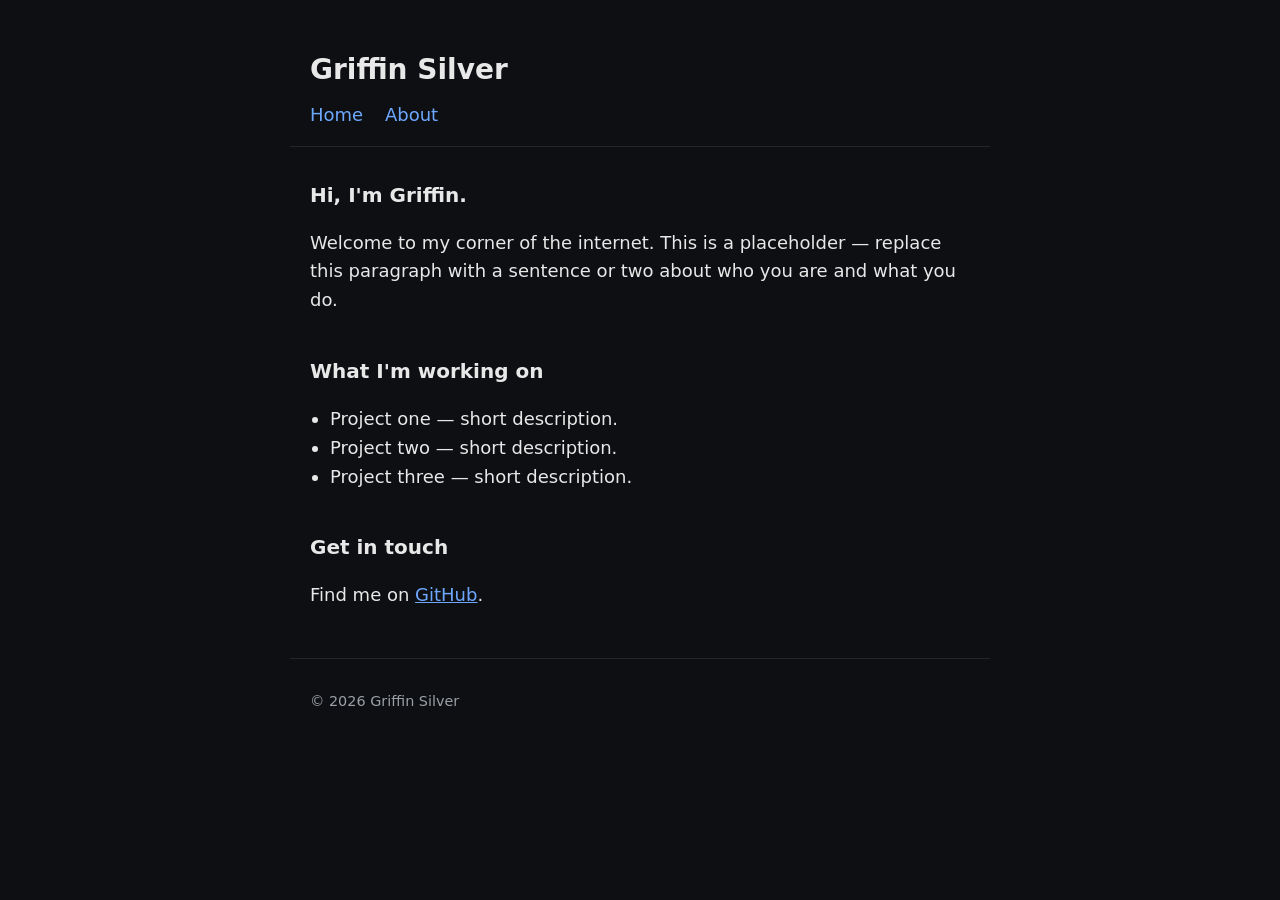
==== index.html @ 8b409184 "Remove email contact info" ====
<!DOCTYPE html>
<html lang="en">
<head>
  <meta charset="UTF-8">
  <meta name="viewport" content="width=device-width, initial-scale=1.0">
  <title>Griffin Silver</title>
  <meta name="description" content="Personal site of Griffin Silver.">
  <link rel="stylesheet" href="style.css">
</head>
<body>
  <header>
    <h1>Griffin Silver</h1>
    <nav>
      <a href="index.html">Home</a>
      <a href="about.html">About</a>
    </nav>
  </header>

  <main>
    <section>
      <h2>Hi, I'm Griffin.</h2>
      <p>
        Welcome to my corner of the internet. This is a placeholder — replace
        this paragraph with a sentence or two about who you are and what you do.
      </p>
    </section>

    <section>
      <h2>What I'm working on</h2>
      <ul>
        <li>Project one — short description.</li>
        <li>Project two — short description.</li>
        <li>Project three — short description.</li>
      </ul>
    </section>

    <section>
      <h2>Get in touch</h2>
      <p>
        Find me on <a href="https://github.com/griffinsilver-maker" rel="me">GitHub</a>.
      </p>
    </section>
  </main>

  <footer>
    <p>&copy; <span id="year">2026</span> Griffin Silver</p>
  </footer>
</body>
</html>
---- style.css ----
:root {
  color-scheme: dark;
  --bg: #0d0f12;
  --text: #e8e8e8;
  --muted: #9aa0a6;
  --link: #6ea8fe;
  --rule: #23262b;
}

* { box-sizing: border-box; }

body {
  margin: 0;
  background: var(--bg);
  color: var(--text);
  font-family: system-ui, -apple-system, "Segoe UI", Roboto, sans-serif;
  font-size: 18px;
  line-height: 1.6;
}

header, main, footer {
  max-width: 700px;
  margin: 0 auto;
  padding: 0 1.25rem;
}

header {
  padding-top: 3rem;
  padding-bottom: 1rem;
  border-bottom: 1px solid var(--rule);
  margin-bottom: 2rem;
}

header h1 {
  margin: 0 0 0.5rem;
  font-size: 1.75rem;
}

nav a {
  margin-right: 1rem;
  color: var(--link);
  text-decoration: none;
}

nav a:hover { text-decoration: underline; }

main section { margin-bottom: 2.5rem; }

h2 {
  font-size: 1.25rem;
  margin-bottom: 0.5rem;
}

a { color: var(--link); }

ul { padding-left: 1.25rem; }

footer {
  margin-top: 3rem;
  padding-top: 1rem;
  padding-bottom: 3rem;
  border-top: 1px solid var(--rule);
  color: var(--muted);
  font-size: 0.9rem;
}
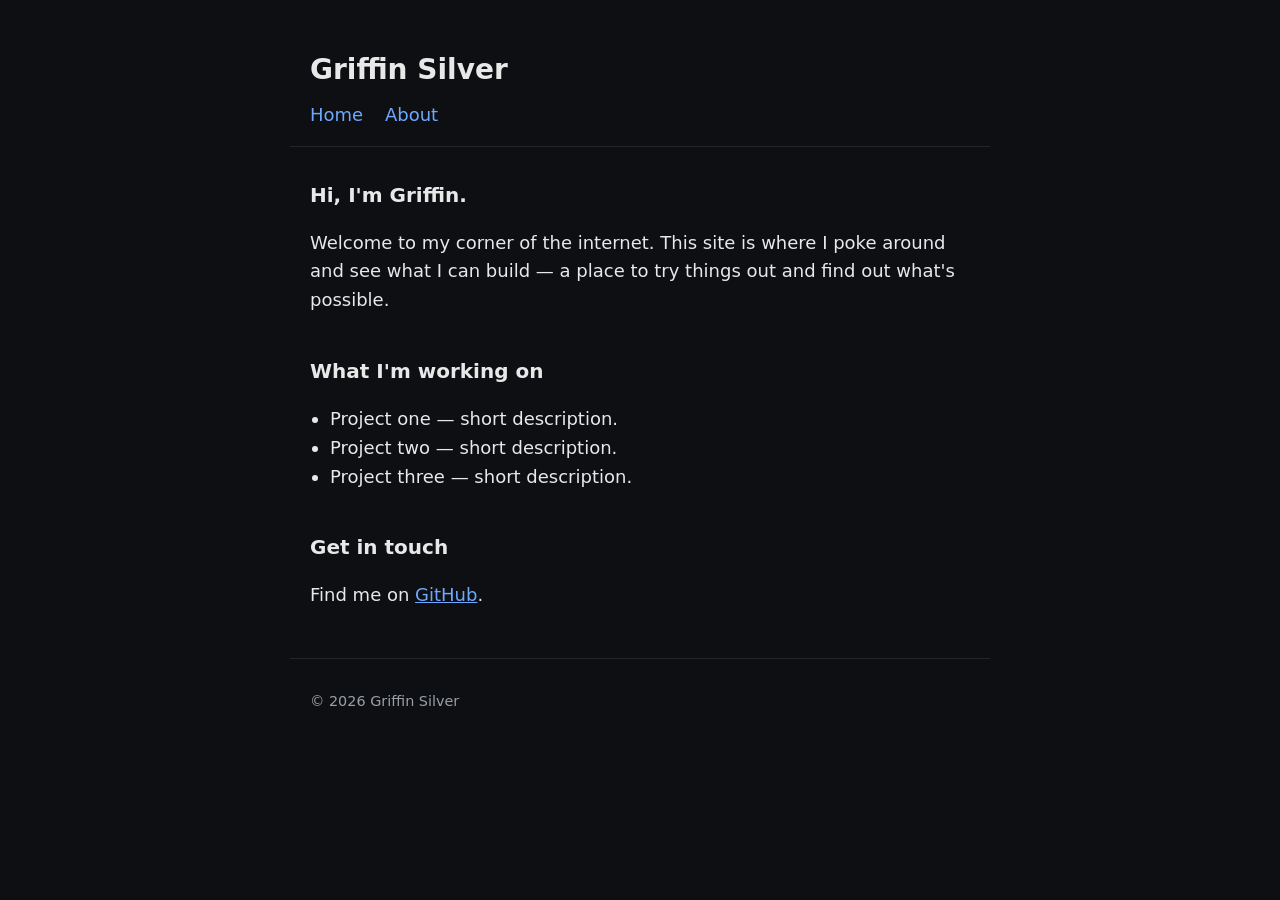
==== commit b6866c98: "Update home page intro" ====
--- a/index.html
+++ b/index.html
@@ -20,8 +20,9 @@
     <section>
       <h2>Hi, I'm Griffin.</h2>
       <p>
-        Welcome to my corner of the internet. This is a placeholder — replace
-        this paragraph with a sentence or two about who you are and what you do.
+        Welcome to my corner of the internet. This site is where I poke
+        around and see what I can build — a place to try things out and
+        find out what's possible.
       </p>
     </section>
 
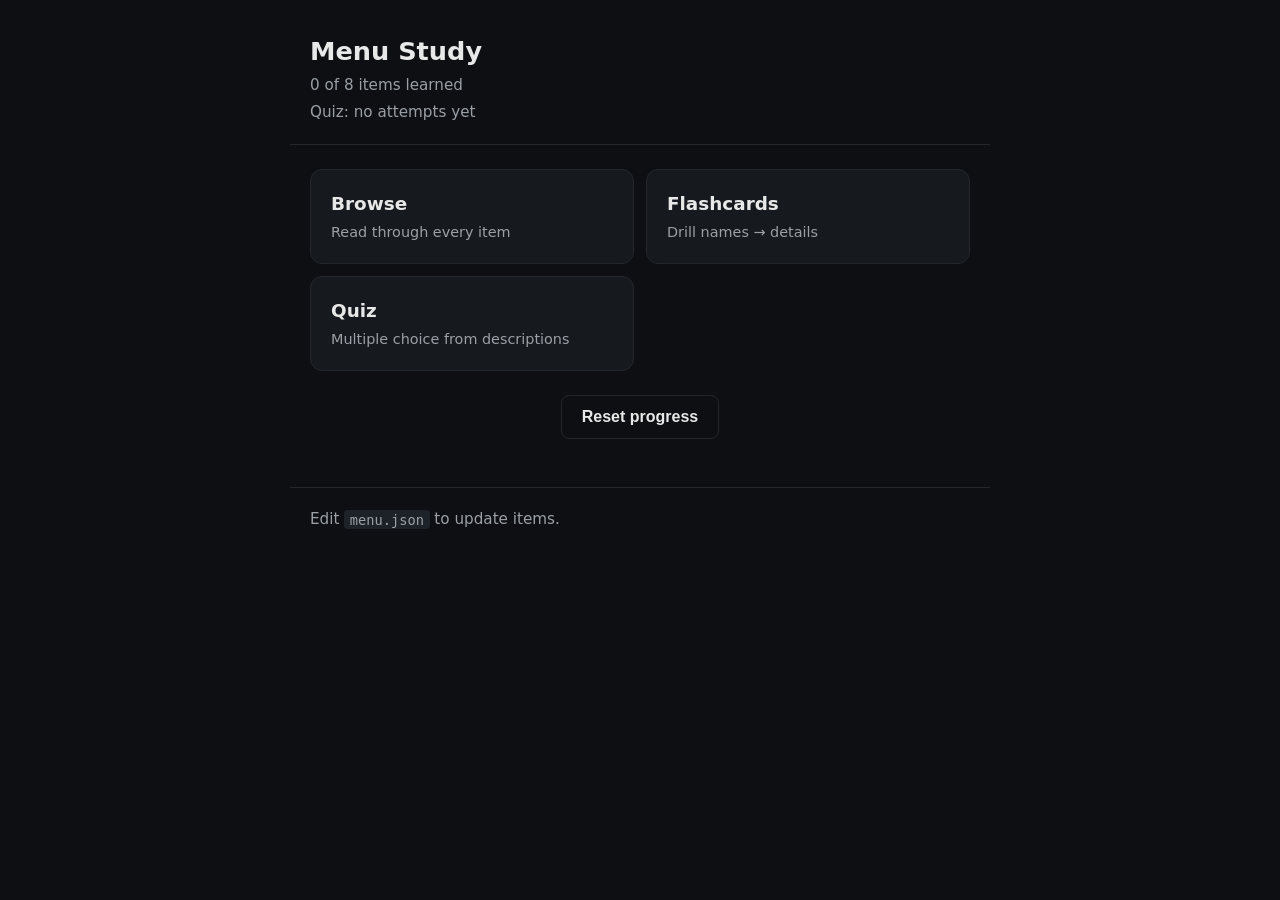
==== commit f2172375: "Rebuild site as restaurant menu study tool" ====
--- a/index.html
+++ b/index.html
@@ -3,48 +3,43 @@
 <head>
   <meta charset="UTF-8">
   <meta name="viewport" content="width=device-width, initial-scale=1.0">
-  <title>Griffin Silver</title>
-  <meta name="description" content="Personal site of Griffin Silver.">
+  <title>Menu Study</title>
+  <meta name="description" content="A study tool for memorizing the restaurant menu.">
   <link rel="stylesheet" href="style.css">
 </head>
 <body>
   <header>
-    <h1>Griffin Silver</h1>
-    <nav>
-      <a href="index.html">Home</a>
-      <a href="about.html">About</a>
-    </nav>
+    <h1>Menu Study</h1>
+    <p id="progress" class="muted">Loading…</p>
+    <p id="quiz-stats" class="muted"></p>
   </header>
 
   <main>
-    <section>
-      <h2>Hi, I'm Griffin.</h2>
-      <p>
-        Welcome to my corner of the internet. This site is where I poke
-        around and see what I can build — a place to try things out and
-        find out what's possible.
-      </p>
-    </section>
+    <nav class="mode-grid">
+      <a class="mode-btn" href="browse.html">
+        <span class="mode-title">Browse</span>
+        <span class="mode-sub">Read through every item</span>
+      </a>
+      <a class="mode-btn" href="flashcards.html">
+        <span class="mode-title">Flashcards</span>
+        <span class="mode-sub">Drill names → details</span>
+      </a>
+      <a class="mode-btn" href="quiz.html">
+        <span class="mode-title">Quiz</span>
+        <span class="mode-sub">Multiple choice from descriptions</span>
+      </a>
+    </nav>
 
-    <section>
-      <h2>What I'm working on</h2>
-      <ul>
-        <li>Project one — short description.</li>
-        <li>Project two — short description.</li>
-        <li>Project three — short description.</li>
-      </ul>
-    </section>
-
-    <section>
-      <h2>Get in touch</h2>
-      <p>
-        Find me on <a href="https://github.com/griffinsilver-maker" rel="me">GitHub</a>.
-      </p>
-    </section>
+    <div class="actions">
+      <button id="reset-btn" class="btn btn-ghost">Reset progress</button>
+    </div>
   </main>
 
   <footer>
-    <p>&copy; <span id="year">2026</span> Griffin Silver</p>
+    <p class="muted">Edit <code>menu.json</code> to update items.</p>
   </footer>
+
+  <script src="app.js"></script>
+  <script>initHome();</script>
 </body>
 </html>
--- a/style.css
+++ b/style.css
@@ -1,21 +1,29 @@
 :root {
   color-scheme: dark;
   --bg: #0d0f12;
+  --panel: #161a1f;
+  --panel-2: #1d2228;
   --text: #e8e8e8;
   --muted: #9aa0a6;
   --link: #6ea8fe;
   --rule: #23262b;
+  --accent: #6ea8fe;
+  --good: #3fb27f;
+  --bad: #e35d6a;
 }
 
 * { box-sizing: border-box; }
+
+html, body { height: 100%; }
 
 body {
   margin: 0;
   background: var(--bg);
   color: var(--text);
   font-family: system-ui, -apple-system, "Segoe UI", Roboto, sans-serif;
-  font-size: 18px;
-  line-height: 1.6;
+  font-size: 17px;
+  line-height: 1.5;
+  -webkit-tap-highlight-color: transparent;
 }
 
 header, main, footer {
@@ -25,35 +33,28 @@
 }
 
 header {
-  padding-top: 3rem;
+  padding-top: 2rem;
   padding-bottom: 1rem;
   border-bottom: 1px solid var(--rule);
-  margin-bottom: 2rem;
+  margin-bottom: 1.5rem;
 }
 
 header h1 {
-  margin: 0 0 0.5rem;
-  font-size: 1.75rem;
-}
-
-nav a {
-  margin-right: 1rem;
+  margin: 0 0 0.25rem;
+  font-size: 1.6rem;
+}
+
+.muted { color: var(--muted); margin: 0.25rem 0; font-size: 0.95rem; }
+
+.back {
   color: var(--link);
   text-decoration: none;
-}
-
-nav a:hover { text-decoration: underline; }
-
-main section { margin-bottom: 2.5rem; }
-
-h2 {
-  font-size: 1.25rem;
-  margin-bottom: 0.5rem;
+  font-size: 0.9rem;
+  display: inline-block;
+  margin-bottom: 0.75rem;
 }
 
 a { color: var(--link); }
-
-ul { padding-left: 1.25rem; }
 
 footer {
   margin-top: 3rem;
@@ -61,5 +62,213 @@
   padding-bottom: 3rem;
   border-top: 1px solid var(--rule);
   color: var(--muted);
-  font-size: 0.9rem;
-}
+  font-size: 0.85rem;
+}
+
+code {
+  background: var(--panel-2);
+  padding: 0.1rem 0.35rem;
+  border-radius: 4px;
+  font-size: 0.9em;
+}
+
+/* Buttons */
+.btn {
+  appearance: none;
+  border: 1px solid var(--accent);
+  background: var(--accent);
+  color: #0d0f12;
+  font-weight: 600;
+  font-size: 1rem;
+  padding: 0.7rem 1.25rem;
+  border-radius: 8px;
+  cursor: pointer;
+  min-height: 44px;
+}
+.btn:hover { filter: brightness(1.1); }
+.btn:disabled { opacity: 0.6; cursor: default; }
+
+.btn-ghost {
+  background: transparent;
+  color: var(--text);
+  border-color: var(--rule);
+}
+
+.btn-small {
+  padding: 0.4rem 0.75rem;
+  font-size: 0.9rem;
+  min-height: 36px;
+}
+
+.actions {
+  display: flex;
+  gap: 0.75rem;
+  flex-wrap: wrap;
+  margin-top: 1.5rem;
+  justify-content: center;
+}
+
+/* Home: mode grid */
+.mode-grid {
+  display: grid;
+  grid-template-columns: 1fr;
+  gap: 0.75rem;
+  margin-top: 1rem;
+}
+@media (min-width: 540px) {
+  .mode-grid { grid-template-columns: 1fr 1fr; }
+}
+
+.mode-btn {
+  display: flex;
+  flex-direction: column;
+  text-decoration: none;
+  background: var(--panel);
+  border: 1px solid var(--rule);
+  border-radius: 12px;
+  padding: 1.25rem;
+  color: var(--text);
+  transition: border-color 0.15s, transform 0.05s;
+}
+.mode-btn:hover { border-color: var(--accent); }
+.mode-btn:active { transform: scale(0.99); }
+.mode-title { font-size: 1.15rem; font-weight: 600; }
+.mode-sub { color: var(--muted); font-size: 0.9rem; margin-top: 0.25rem; }
+
+/* Browse: filters + cards */
+.filters {
+  display: flex;
+  gap: 0.5rem;
+  flex-wrap: wrap;
+  margin-bottom: 1rem;
+}
+.chip {
+  appearance: none;
+  background: var(--panel);
+  border: 1px solid var(--rule);
+  color: var(--text);
+  padding: 0.4rem 0.85rem;
+  border-radius: 999px;
+  font-size: 0.9rem;
+  cursor: pointer;
+}
+.chip-active {
+  background: var(--accent);
+  color: #0d0f12;
+  border-color: var(--accent);
+}
+
+.list { display: flex; flex-direction: column; gap: 0.6rem; }
+
+.card {
+  background: var(--panel);
+  border: 1px solid var(--rule);
+  border-radius: 10px;
+  padding: 0.9rem 1rem;
+}
+.card-known { border-color: var(--good); }
+.card-header { display: flex; justify-content: space-between; align-items: center; gap: 1rem; }
+.card-title { display: flex; gap: 0.75rem; align-items: baseline; }
+.card-name { font-weight: 600; }
+.card-price { color: var(--muted); }
+.card-category {
+  font-size: 0.75rem;
+  text-transform: uppercase;
+  letter-spacing: 0.05em;
+  color: var(--muted);
+}
+.card-details { margin-top: 0.75rem; padding-top: 0.75rem; border-top: 1px solid var(--rule); }
+.card-details p { margin: 0.4rem 0; }
+.card-desc { font-size: 0.95rem; }
+.card-notes { color: var(--muted); font-style: italic; }
+.card .btn-small { margin-top: 0.75rem; }
+
+/* Flashcards */
+.toggle {
+  display: flex;
+  align-items: center;
+  gap: 0.5rem;
+  color: var(--muted);
+  font-size: 0.9rem;
+  margin-bottom: 1rem;
+}
+
+.flashcard {
+  perspective: 1000px;
+  width: 100%;
+  height: 320px;
+  cursor: pointer;
+}
+.flashcard-inner {
+  position: relative;
+  width: 100%;
+  height: 100%;
+  transition: transform 0.5s;
+  transform-style: preserve-3d;
+}
+.flashcard.flipped .flashcard-inner { transform: rotateY(180deg); }
+
+.flashcard-face {
+  position: absolute;
+  inset: 0;
+  backface-visibility: hidden;
+  background: var(--panel);
+  border: 1px solid var(--rule);
+  border-radius: 14px;
+  padding: 1.25rem;
+  display: flex;
+  flex-direction: column;
+}
+.flashcard-front {
+  align-items: center;
+  justify-content: center;
+  text-align: center;
+}
+.flashcard-back { transform: rotateY(180deg); overflow-y: auto; }
+.flashcard-back p { margin: 0.5rem 0; }
+
+.fc-name { font-size: 1.6rem; font-weight: 600; }
+.fc-hint { color: var(--muted); font-size: 0.85rem; margin-top: 0.75rem; }
+.fc-price { color: var(--muted); margin-bottom: 0.5rem; font-size: 0.9rem; }
+.fc-notes { color: var(--muted); font-style: italic; }
+
+/* Quiz */
+.quiz-prompt {
+  background: var(--panel);
+  border: 1px solid var(--rule);
+  border-radius: 12px;
+  padding: 1rem 1.25rem;
+  margin-bottom: 1rem;
+}
+.quiz-category {
+  font-size: 0.75rem;
+  text-transform: uppercase;
+  letter-spacing: 0.05em;
+  color: var(--muted);
+  margin-bottom: 0.5rem;
+}
+.quiz-hint { color: var(--muted); font-size: 0.9rem; }
+
+.quiz-options {
+  display: grid;
+  grid-template-columns: 1fr;
+  gap: 0.6rem;
+}
+@media (min-width: 540px) {
+  .quiz-options { grid-template-columns: 1fr 1fr; }
+}
+
+.quiz-option {
+  background: var(--panel);
+  color: var(--text);
+  border: 1px solid var(--rule);
+  text-align: left;
+  font-weight: 500;
+}
+.quiz-option:hover:not(:disabled) { border-color: var(--accent); }
+.quiz-option.correct { background: var(--good); color: #0d0f12; border-color: var(--good); }
+.quiz-option.incorrect { background: var(--bad); color: #0d0f12; border-color: var(--bad); }
+
+.feedback { text-align: center; min-height: 1.5em; margin: 0.75rem 0; font-weight: 500; }
+.correct-text { color: var(--good); }
+.incorrect-text { color: var(--bad); }
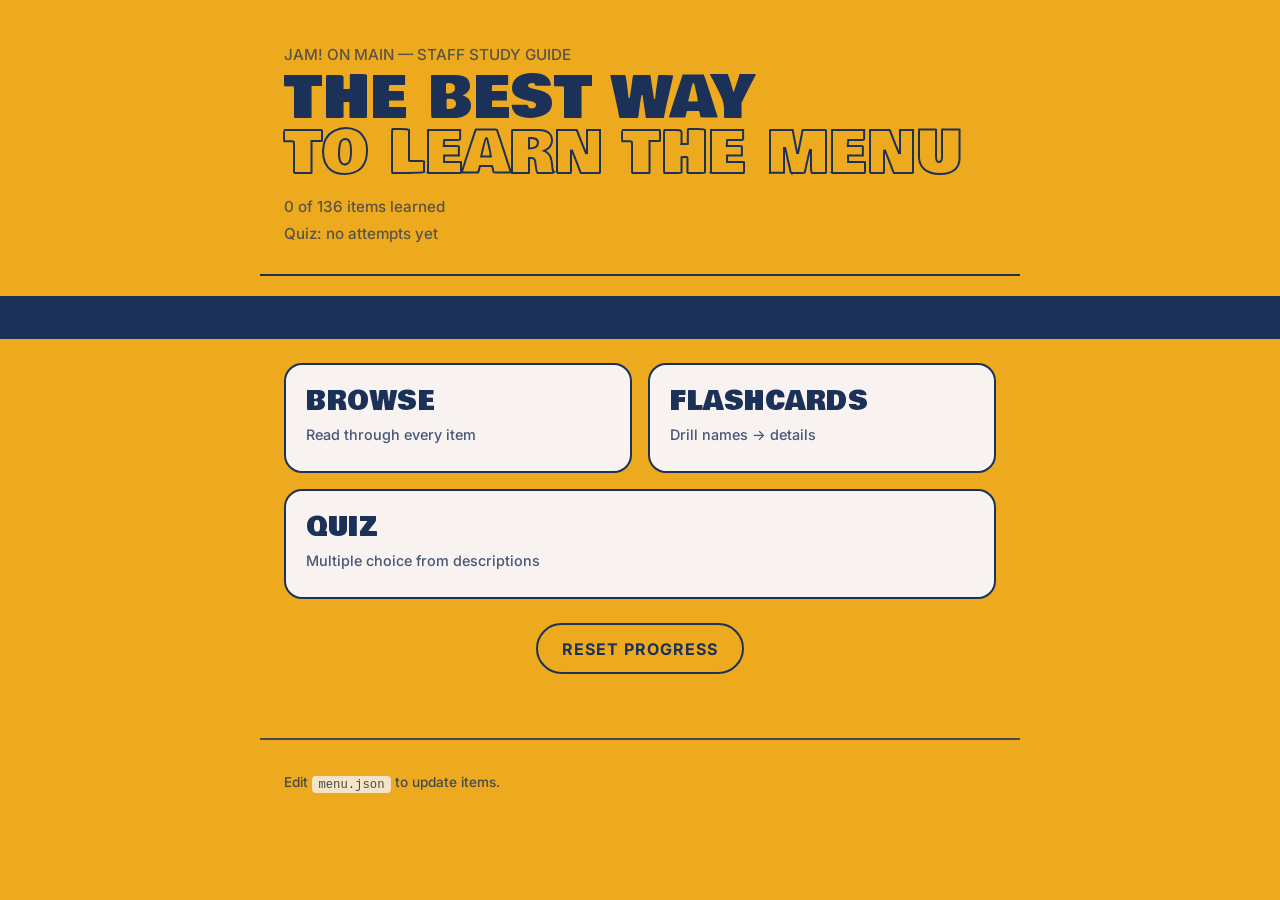
==== commit 25a63219: "Redesign UI to match JAM! On Main visual identity" ====
--- a/index.html
+++ b/index.html
@@ -3,16 +3,24 @@
 <head>
   <meta charset="UTF-8">
   <meta name="viewport" content="width=device-width, initial-scale=1.0">
-  <title>Menu Study</title>
-  <meta name="description" content="A study tool for memorizing the restaurant menu.">
+  <title>JAM! Menu Study</title>
+  <meta name="description" content="A study tool for memorizing the JAM menu.">
   <link rel="stylesheet" href="style.css">
 </head>
 <body>
   <header>
-    <h1>Menu Study</h1>
-    <p id="progress" class="muted">Loading…</p>
+    <p class="muted">JAM! ON MAIN — STAFF STUDY GUIDE</p>
+    <h1>THE BEST WAY</h1>
+    <h1 class="title-outline">TO LEARN THE MENU</h1>
+    <p id="progress" class="muted" style="margin-top: 1rem;">Loading…</p>
     <p id="quiz-stats" class="muted"></p>
   </header>
+
+  <div class="brand-strip">
+    <div class="brand-strip-track">
+      <span>BROWSE</span><span>FLASHCARDS</span><span>QUIZ</span><span>BROWSE</span><span>FLASHCARDS</span><span>QUIZ</span><span>BROWSE</span><span>FLASHCARDS</span><span>QUIZ</span>
+    </div>
+  </div>
 
   <main>
     <nav class="mode-grid">
@@ -31,12 +39,12 @@
     </nav>
 
     <div class="actions">
-      <button id="reset-btn" class="btn btn-ghost">Reset progress</button>
+      <button id="reset-btn" class="btn btn-ghost">Reset Progress</button>
     </div>
   </main>
 
   <footer>
-    <p class="muted">Edit <code>menu.json</code> to update items.</p>
+    <p>Edit <code>menu.json</code> to update items.</p>
   </footer>
 
   <script src="app.js"></script>
--- a/style.css
+++ b/style.css
@@ -1,102 +1,134 @@
+@import url("https://fonts.googleapis.com/css2?family=Bowlby+One&family=Inter:wght@400;500;600;700&display=swap");
+
 :root {
-  color-scheme: dark;
-  --bg: #0d0f12;
-  --panel: #161a1f;
-  --panel-2: #1d2228;
-  --text: #e8e8e8;
-  --muted: #9aa0a6;
-  --link: #6ea8fe;
-  --rule: #23262b;
-  --accent: #6ea8fe;
-  --good: #3fb27f;
-  --bad: #e35d6a;
+  --yellow: #edaa1e;
+  --orange: #f68a1f;
+  --cream: #f8f3f0;
+  --navy: #1c3158;
+  --teal: #a6d8d1;
+  --ink: #1a1a1a;
+  --rule: rgba(28, 49, 88, 0.15);
+  color-scheme: light;
 }
 
 * { box-sizing: border-box; }
 
-html, body { height: 100%; }
+html, body { height: 100%; margin: 0; }
 
 body {
-  margin: 0;
-  background: var(--bg);
-  color: var(--text);
-  font-family: system-ui, -apple-system, "Segoe UI", Roboto, sans-serif;
+  background: var(--yellow);
+  color: var(--navy);
+  font-family: "Inter", "Helvetica Neue", Helvetica, Arial, sans-serif;
   font-size: 17px;
   line-height: 1.5;
   -webkit-tap-highlight-color: transparent;
+  -webkit-font-smoothing: antialiased;
 }
 
 header, main, footer {
-  max-width: 700px;
+  max-width: 760px;
   margin: 0 auto;
-  padding: 0 1.25rem;
+  padding: 0 1.5rem;
 }
 
 header {
-  padding-top: 2rem;
-  padding-bottom: 1rem;
-  border-bottom: 1px solid var(--rule);
-  margin-bottom: 1.5rem;
-}
-
-header h1 {
-  margin: 0 0 0.25rem;
-  font-size: 1.6rem;
-}
-
-.muted { color: var(--muted); margin: 0.25rem 0; font-size: 0.95rem; }
+  padding-top: 2.5rem;
+  padding-bottom: 1.5rem;
+  margin-bottom: 1rem;
+  border-bottom: 2px solid var(--navy);
+}
+
+h1, h2, h3 {
+  font-family: "Bowlby One", "Impact", sans-serif;
+  font-weight: 400;
+  text-transform: uppercase;
+  letter-spacing: 0.01em;
+  line-height: 0.95;
+  margin: 0;
+}
+
+h1 {
+  font-size: clamp(2.4rem, 7vw, 3.6rem);
+  color: var(--navy);
+}
+
+.title-outline {
+  -webkit-text-stroke: 2px var(--navy);
+  color: transparent;
+}
+
+p { margin: 0.5rem 0; }
+
+.muted {
+  color: var(--navy);
+  opacity: 0.7;
+  font-size: 0.95rem;
+  font-weight: 500;
+  margin: 0.25rem 0;
+}
 
 .back {
-  color: var(--link);
+  display: inline-block;
+  margin-bottom: 1rem;
+  font-weight: 700;
+  text-transform: uppercase;
+  letter-spacing: 0.08em;
+  color: var(--navy);
   text-decoration: none;
-  font-size: 0.9rem;
-  display: inline-block;
-  margin-bottom: 0.75rem;
-}
-
-a { color: var(--link); }
+  font-size: 0.85rem;
+}
+.back:hover { color: var(--orange); }
+
+a { color: var(--navy); }
 
 footer {
-  margin-top: 3rem;
-  padding-top: 1rem;
+  margin-top: 4rem;
+  padding-top: 1.5rem;
   padding-bottom: 3rem;
-  border-top: 1px solid var(--rule);
-  color: var(--muted);
+  border-top: 2px solid var(--navy);
   font-size: 0.85rem;
+  font-weight: 500;
+  opacity: 0.8;
 }
 
 code {
-  background: var(--panel-2);
-  padding: 0.1rem 0.35rem;
+  background: var(--cream);
+  padding: 0.1rem 0.4rem;
   border-radius: 4px;
   font-size: 0.9em;
+  font-family: ui-monospace, SFMono-Regular, Menlo, monospace;
 }
 
 /* Buttons */
 .btn {
   appearance: none;
-  border: 1px solid var(--accent);
-  background: var(--accent);
-  color: #0d0f12;
-  font-weight: 600;
+  border: 2px solid var(--navy);
+  background: var(--orange);
+  color: var(--navy);
+  font-weight: 700;
   font-size: 1rem;
-  padding: 0.7rem 1.25rem;
-  border-radius: 8px;
+  text-transform: uppercase;
+  letter-spacing: 0.06em;
+  padding: 0.85rem 1.5rem;
+  border-radius: 999px;
   cursor: pointer;
-  min-height: 44px;
-}
-.btn:hover { filter: brightness(1.1); }
-.btn:disabled { opacity: 0.6; cursor: default; }
+  min-height: 48px;
+  font-family: "Inter", sans-serif;
+  transition: transform 0.1s, background 0.15s;
+}
+.btn:hover { background: var(--yellow); }
+.btn:active { transform: translateY(1px); }
+.btn:disabled { opacity: 0.5; cursor: default; }
 
 .btn-ghost {
   background: transparent;
-  color: var(--text);
-  border-color: var(--rule);
-}
+  color: var(--navy);
+}
+.btn-ghost:hover { background: var(--navy); color: var(--yellow); }
 
 .btn-small {
-  padding: 0.4rem 0.75rem;
-  font-size: 0.9rem;
+  padding: 0.5rem 1rem;
+  font-size: 0.85rem;
   min-height: 36px;
 }
 
@@ -112,91 +144,116 @@
 .mode-grid {
   display: grid;
   grid-template-columns: 1fr;
-  gap: 0.75rem;
-  margin-top: 1rem;
-}
-@media (min-width: 540px) {
+  gap: 1rem;
+  margin-top: 1.5rem;
+}
+@media (min-width: 600px) {
   .mode-grid { grid-template-columns: 1fr 1fr; }
+  .mode-btn:nth-child(3) { grid-column: 1 / -1; }
 }
 
 .mode-btn {
   display: flex;
   flex-direction: column;
   text-decoration: none;
-  background: var(--panel);
-  border: 1px solid var(--rule);
-  border-radius: 12px;
-  padding: 1.25rem;
-  color: var(--text);
-  transition: border-color 0.15s, transform 0.05s;
-}
-.mode-btn:hover { border-color: var(--accent); }
+  background: var(--cream);
+  border: 2px solid var(--navy);
+  border-radius: 18px;
+  padding: 1.5rem 1.25rem;
+  color: var(--navy);
+  transition: background 0.15s, transform 0.05s;
+  min-height: 110px;
+  justify-content: center;
+}
+.mode-btn:hover { background: var(--orange); }
 .mode-btn:active { transform: scale(0.99); }
-.mode-title { font-size: 1.15rem; font-weight: 600; }
-.mode-sub { color: var(--muted); font-size: 0.9rem; margin-top: 0.25rem; }
+.mode-title {
+  font-family: "Bowlby One", sans-serif;
+  font-size: 1.6rem;
+  text-transform: uppercase;
+  letter-spacing: 0.02em;
+  line-height: 1;
+}
+.mode-sub {
+  font-size: 0.9rem;
+  margin-top: 0.5rem;
+  opacity: 0.8;
+  font-weight: 500;
+}
 
 /* Browse: filters + cards */
 .filters {
   display: flex;
   gap: 0.5rem;
   flex-wrap: wrap;
-  margin-bottom: 1rem;
+  margin-bottom: 1.25rem;
 }
 .chip {
   appearance: none;
-  background: var(--panel);
-  border: 1px solid var(--rule);
-  color: var(--text);
-  padding: 0.4rem 0.85rem;
+  background: var(--cream);
+  border: 2px solid var(--navy);
+  color: var(--navy);
+  padding: 0.4rem 0.9rem;
   border-radius: 999px;
-  font-size: 0.9rem;
+  font-size: 0.85rem;
+  font-weight: 600;
+  text-transform: uppercase;
+  letter-spacing: 0.04em;
   cursor: pointer;
-}
+  font-family: "Inter", sans-serif;
+}
+.chip:hover { background: var(--orange); }
 .chip-active {
-  background: var(--accent);
-  color: #0d0f12;
-  border-color: var(--accent);
-}
-
-.list { display: flex; flex-direction: column; gap: 0.6rem; }
+  background: var(--navy);
+  color: var(--yellow);
+}
+
+.list { display: flex; flex-direction: column; gap: 0.75rem; }
 
 .card {
-  background: var(--panel);
-  border: 1px solid var(--rule);
-  border-radius: 10px;
-  padding: 0.9rem 1rem;
-}
-.card-known { border-color: var(--good); }
+  background: var(--cream);
+  border: 2px solid var(--navy);
+  border-radius: 14px;
+  padding: 1rem 1.15rem;
+}
+.card-known { background: var(--teal); }
 .card-header { display: flex; justify-content: space-between; align-items: center; gap: 1rem; }
-.card-title { display: flex; gap: 0.75rem; align-items: baseline; }
-.card-name { font-weight: 600; }
-.card-price { color: var(--muted); }
+.card-title { display: flex; gap: 0.75rem; align-items: baseline; flex-wrap: wrap; }
+.card-name {
+  font-family: "Bowlby One", sans-serif;
+  font-size: 1.1rem;
+  text-transform: uppercase;
+  letter-spacing: 0.01em;
+}
+.card-price { color: var(--navy); opacity: 0.7; font-weight: 600; }
 .card-category {
-  font-size: 0.75rem;
-  text-transform: uppercase;
-  letter-spacing: 0.05em;
-  color: var(--muted);
-}
-.card-details { margin-top: 0.75rem; padding-top: 0.75rem; border-top: 1px solid var(--rule); }
+  font-size: 0.7rem;
+  text-transform: uppercase;
+  letter-spacing: 0.1em;
+  color: var(--navy);
+  opacity: 0.6;
+  font-weight: 700;
+}
+.card-details { margin-top: 0.85rem; padding-top: 0.85rem; border-top: 1px solid var(--rule); }
 .card-details p { margin: 0.4rem 0; }
 .card-desc { font-size: 0.95rem; }
-.card-notes { color: var(--muted); font-style: italic; }
-.card .btn-small { margin-top: 0.75rem; }
+.card-notes { opacity: 0.75; font-style: italic; }
+.card .btn-small { margin-top: 0.85rem; }
 
 /* Flashcards */
 .toggle {
   display: flex;
   align-items: center;
   gap: 0.5rem;
-  color: var(--muted);
   font-size: 0.9rem;
+  font-weight: 500;
   margin-bottom: 1rem;
 }
 
 .flashcard {
   perspective: 1000px;
   width: 100%;
-  height: 320px;
+  height: 360px;
   cursor: pointer;
 }
 .flashcard-inner {
@@ -212,10 +269,10 @@
   position: absolute;
   inset: 0;
   backface-visibility: hidden;
-  background: var(--panel);
-  border: 1px solid var(--rule);
-  border-radius: 14px;
-  padding: 1.25rem;
+  background: var(--cream);
+  border: 2px solid var(--navy);
+  border-radius: 18px;
+  padding: 1.5rem;
   display: flex;
   flex-direction: column;
 }
@@ -224,30 +281,50 @@
   justify-content: center;
   text-align: center;
 }
-.flashcard-back { transform: rotateY(180deg); overflow-y: auto; }
+.flashcard-back { transform: rotateY(180deg); overflow-y: auto; background: var(--orange); }
 .flashcard-back p { margin: 0.5rem 0; }
 
-.fc-name { font-size: 1.6rem; font-weight: 600; }
-.fc-hint { color: var(--muted); font-size: 0.85rem; margin-top: 0.75rem; }
-.fc-price { color: var(--muted); margin-bottom: 0.5rem; font-size: 0.9rem; }
-.fc-notes { color: var(--muted); font-style: italic; }
+.fc-name {
+  font-family: "Bowlby One", sans-serif;
+  font-size: clamp(1.6rem, 5vw, 2.2rem);
+  text-transform: uppercase;
+  line-height: 1;
+}
+.fc-hint {
+  margin-top: 1rem;
+  font-size: 0.8rem;
+  text-transform: uppercase;
+  letter-spacing: 0.15em;
+  font-weight: 700;
+  opacity: 0.6;
+}
+.fc-price {
+  font-size: 0.75rem;
+  text-transform: uppercase;
+  letter-spacing: 0.1em;
+  font-weight: 700;
+  margin-bottom: 0.5rem;
+  opacity: 0.7;
+}
+.fc-notes { opacity: 0.85; font-style: italic; }
 
 /* Quiz */
 .quiz-prompt {
-  background: var(--panel);
-  border: 1px solid var(--rule);
-  border-radius: 12px;
-  padding: 1rem 1.25rem;
-  margin-bottom: 1rem;
+  background: var(--cream);
+  border: 2px solid var(--navy);
+  border-radius: 16px;
+  padding: 1.25rem 1.4rem;
+  margin-bottom: 1.25rem;
 }
 .quiz-category {
-  font-size: 0.75rem;
-  text-transform: uppercase;
-  letter-spacing: 0.05em;
-  color: var(--muted);
+  font-size: 0.7rem;
+  text-transform: uppercase;
+  letter-spacing: 0.15em;
+  font-weight: 700;
+  opacity: 0.6;
   margin-bottom: 0.5rem;
 }
-.quiz-hint { color: var(--muted); font-size: 0.9rem; }
+.quiz-hint { font-size: 0.9rem; opacity: 0.8; }
 
 .quiz-options {
   display: grid;
@@ -259,16 +336,50 @@
 }
 
 .quiz-option {
-  background: var(--panel);
-  color: var(--text);
-  border: 1px solid var(--rule);
+  background: var(--cream);
+  color: var(--navy);
+  border: 2px solid var(--navy);
   text-align: left;
-  font-weight: 500;
-}
-.quiz-option:hover:not(:disabled) { border-color: var(--accent); }
-.quiz-option.correct { background: var(--good); color: #0d0f12; border-color: var(--good); }
-.quiz-option.incorrect { background: var(--bad); color: #0d0f12; border-color: var(--bad); }
-
-.feedback { text-align: center; min-height: 1.5em; margin: 0.75rem 0; font-weight: 500; }
-.correct-text { color: var(--good); }
-.incorrect-text { color: var(--bad); }
+  font-weight: 600;
+  text-transform: none;
+  letter-spacing: 0;
+}
+.quiz-option:hover:not(:disabled) { background: var(--orange); }
+.quiz-option.correct { background: var(--teal); border-color: var(--navy); color: var(--navy); }
+.quiz-option.incorrect { background: #d94545; color: #fff; border-color: #d94545; }
+
+.feedback {
+  text-align: center;
+  min-height: 1.5em;
+  margin: 1rem 0;
+  font-weight: 700;
+  text-transform: uppercase;
+  letter-spacing: 0.05em;
+}
+.correct-text { color: var(--navy); }
+.incorrect-text { color: #d94545; }
+
+/* Marquee strip on home */
+.brand-strip {
+  margin: 1.25rem -1.5rem 0;
+  padding: 0.6rem 0;
+  background: var(--navy);
+  color: var(--yellow);
+  overflow: hidden;
+  white-space: nowrap;
+  font-family: "Bowlby One", sans-serif;
+  text-transform: uppercase;
+  letter-spacing: 0.1em;
+  font-size: 1rem;
+}
+.brand-strip-track {
+  display: inline-block;
+  animation: scroll 22s linear infinite;
+  padding-left: 100%;
+}
+.brand-strip span { padding: 0 1.25rem; }
+.brand-strip span::before { content: "★"; margin-right: 1rem; color: var(--orange); }
+@keyframes scroll {
+  from { transform: translateX(0); }
+  to { transform: translateX(-100%); }
+}
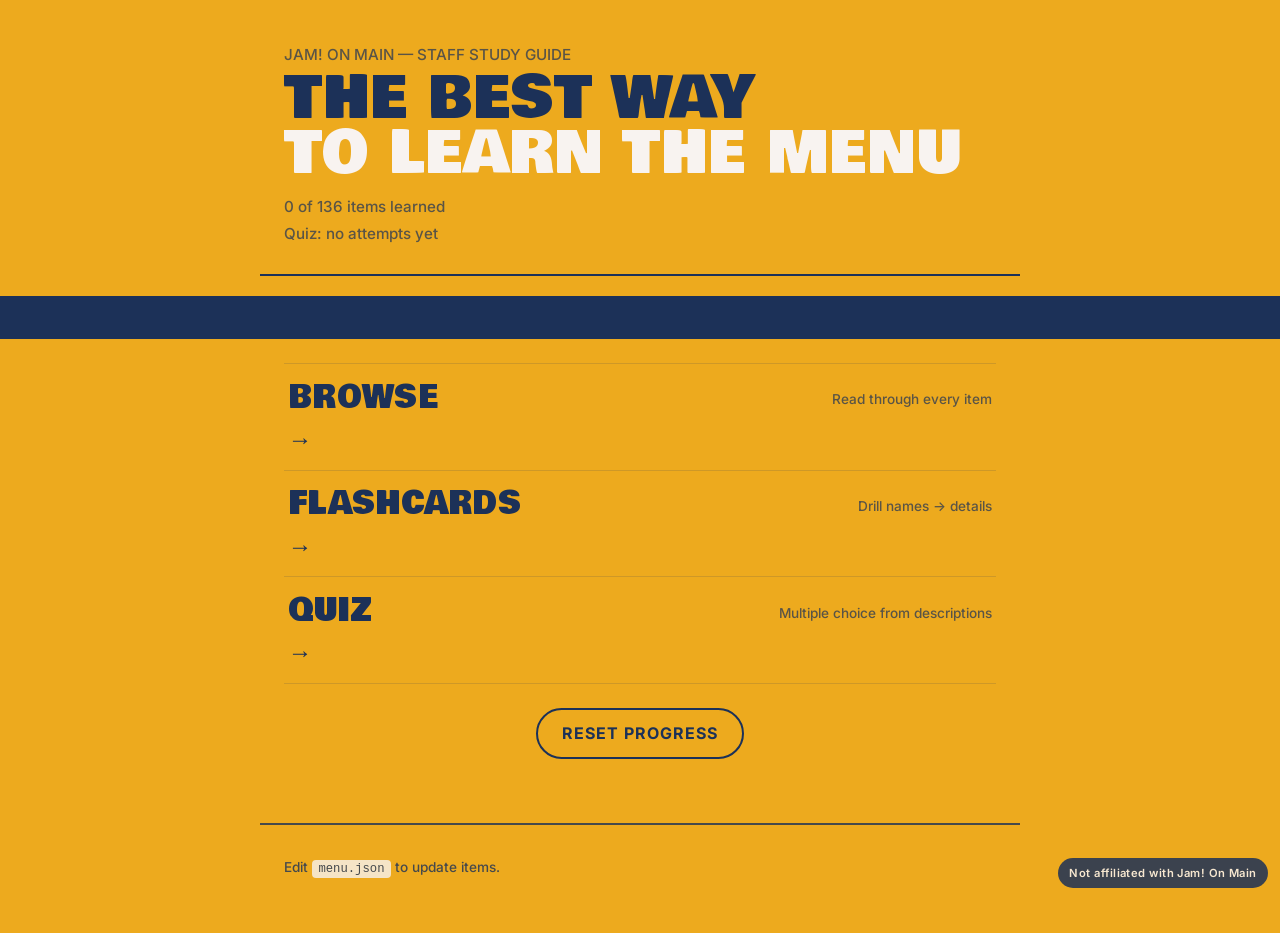
==== commit bff292d9: "Lighten outlined headlines and add disclaimer footer" ====
--- a/index.html
+++ b/index.html
@@ -47,6 +47,8 @@
     <p>Edit <code>menu.json</code> to update items.</p>
   </footer>
 
+  <div class="disclaimer">Not affiliated with Jam! On Main</div>
+
   <script src="app.js"></script>
   <script>initHome();</script>
 </body>
--- a/style.css
+++ b/style.css
@@ -53,8 +53,7 @@
 }
 
 .title-outline {
-  -webkit-text-stroke: 2px var(--navy);
-  color: transparent;
+  color: var(--cream);
 }
 
 p { margin: 0.5rem 0; }
@@ -140,46 +139,49 @@
   justify-content: center;
 }
 
-/* Home: mode grid */
+/* Home: mode list */
 .mode-grid {
-  display: grid;
-  grid-template-columns: 1fr;
-  gap: 1rem;
-  margin-top: 1.5rem;
-}
-@media (min-width: 600px) {
-  .mode-grid { grid-template-columns: 1fr 1fr; }
-  .mode-btn:nth-child(3) { grid-column: 1 / -1; }
-}
-
-.mode-btn {
   display: flex;
   flex-direction: column;
+  margin-top: 1.5rem;
+  border-top: 1px solid var(--rule);
+}
+
+.mode-btn {
+  display: grid;
+  grid-template-columns: 1fr auto;
+  align-items: center;
+  gap: 1rem;
   text-decoration: none;
-  background: var(--cream);
-  border: 2px solid var(--navy);
-  border-radius: 18px;
-  padding: 1.5rem 1.25rem;
-  color: var(--navy);
-  transition: background 0.15s, transform 0.05s;
-  min-height: 110px;
-  justify-content: center;
-}
-.mode-btn:hover { background: var(--orange); }
-.mode-btn:active { transform: scale(0.99); }
+  color: var(--navy);
+  padding: 1.1rem 0.25rem;
+  border-bottom: 1px solid var(--rule);
+  transition: padding 0.2s, color 0.15s;
+}
+.mode-btn:hover { padding-left: 0.75rem; color: var(--orange); }
 .mode-title {
   font-family: "Bowlby One", sans-serif;
-  font-size: 1.6rem;
-  text-transform: uppercase;
-  letter-spacing: 0.02em;
+  font-size: clamp(1.4rem, 4.5vw, 1.9rem);
+  text-transform: uppercase;
+  letter-spacing: 0.01em;
   line-height: 1;
+  display: block;
 }
 .mode-sub {
-  font-size: 0.9rem;
-  margin-top: 0.5rem;
-  opacity: 0.8;
+  font-size: 0.85rem;
+  margin-top: 0.35rem;
+  opacity: 0.7;
   font-weight: 500;
-}
+  display: block;
+}
+.mode-btn::after {
+  content: "→";
+  font-family: "Bowlby One", sans-serif;
+  font-size: 1.5rem;
+  line-height: 1;
+  transition: transform 0.2s;
+}
+.mode-btn:hover::after { transform: translateX(4px); }
 
 /* Browse: filters + cards */
 .filters {
@@ -383,3 +385,22 @@
   from { transform: translateX(0); }
   to { transform: translateX(-100%); }
 }
+
+/* Disclaimer */
+.disclaimer {
+  position: fixed;
+  right: 0.75rem;
+  bottom: 0.75rem;
+  background: var(--navy);
+  color: var(--cream);
+  font-size: 0.7rem;
+  font-weight: 600;
+  letter-spacing: 0.04em;
+  padding: 0.4rem 0.7rem;
+  border-radius: 999px;
+  opacity: 0.85;
+  pointer-events: none;
+  max-width: 80vw;
+  text-align: center;
+  z-index: 100;
+}
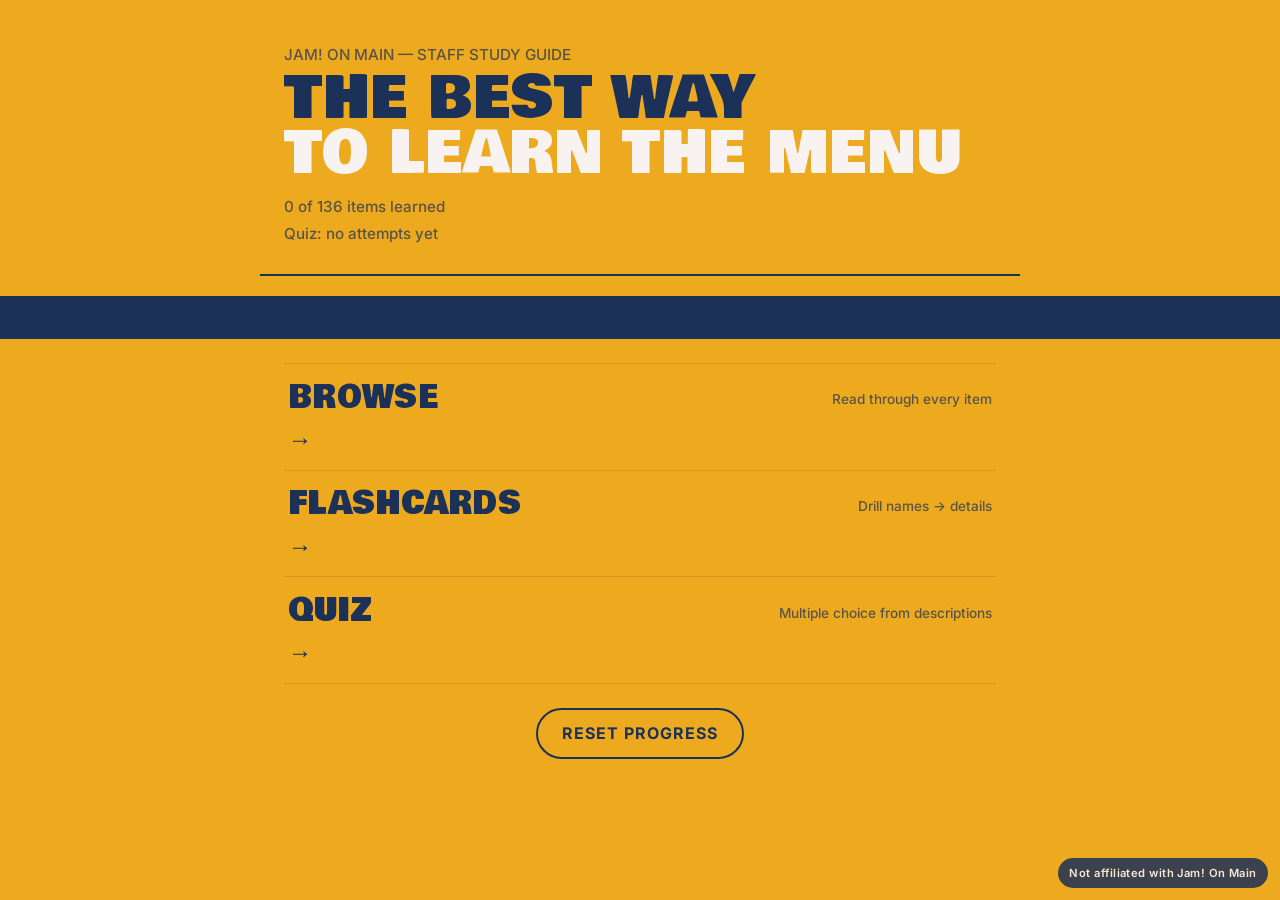
==== commit f8bae647: "Remove footer note from home" ====
--- a/index.html
+++ b/index.html
@@ -43,10 +43,6 @@
     </div>
   </main>
 
-  <footer>
-    <p>Edit <code>menu.json</code> to update items.</p>
-  </footer>
-
   <div class="disclaimer">Not affiliated with Jam! On Main</div>
 
   <script src="app.js"></script>
--- a/style.css
+++ b/style.css
@@ -350,6 +350,55 @@
 .quiz-option.correct { background: var(--teal); border-color: var(--navy); color: var(--navy); }
 .quiz-option.incorrect { background: #d94545; color: #fff; border-color: #d94545; }
 
+.quiz-modes {
+  display: flex;
+  gap: 0.5rem;
+  flex-wrap: wrap;
+  margin-bottom: 1.25rem;
+  justify-content: center;
+}
+
+.ingredient-grid {
+  grid-template-columns: 1fr 1fr !important;
+  gap: 0.5rem;
+}
+@media (max-width: 480px) {
+  .ingredient-grid { grid-template-columns: 1fr !important; }
+}
+
+.ingredient-choice {
+  display: flex;
+  align-items: center;
+  gap: 0.6rem;
+  background: var(--cream);
+  border: 2px solid var(--navy);
+  border-radius: 12px;
+  padding: 0.7rem 0.9rem;
+  cursor: pointer;
+  font-weight: 500;
+  font-size: 0.95rem;
+  user-select: none;
+  transition: background 0.15s;
+}
+.ingredient-choice:hover { background: var(--orange); }
+.ingredient-choice input {
+  width: 18px;
+  height: 18px;
+  accent-color: var(--navy);
+  cursor: pointer;
+  flex-shrink: 0;
+}
+.ingredient-choice.correct {
+  background: var(--teal);
+  border-color: var(--navy);
+}
+.ingredient-choice.incorrect {
+  background: #d94545;
+  color: #fff;
+  border-color: #d94545;
+}
+.ingredient-choice.incorrect input { accent-color: #fff; }
+
 .feedback {
   text-align: center;
   min-height: 1.5em;
@@ -384,6 +433,52 @@
 @keyframes scroll {
   from { transform: translateX(0); }
   to { transform: translateX(-100%); }
+}
+
+/* Wrong-answer screen flash + toast */
+.screen-flash {
+  position: fixed;
+  inset: 0;
+  background: #ff1a1a;
+  pointer-events: none;
+  opacity: 0;
+  z-index: 9998;
+  animation: screenFlash 0.6s ease-out;
+}
+@keyframes screenFlash {
+  0% { opacity: 0; }
+  15% { opacity: 0.55; }
+  100% { opacity: 0; }
+}
+
+.wrong-toast {
+  position: fixed;
+  top: 50%;
+  left: 50%;
+  transform: translate(-50%, -50%);
+  background: var(--navy);
+  color: #fff;
+  padding: 1.5rem 2rem;
+  border-radius: 16px;
+  border: 4px solid #ff1a1a;
+  box-shadow: 0 0 60px rgba(255, 26, 26, 0.55), 0 12px 30px rgba(0,0,0,0.35);
+  font-family: "Bowlby One", sans-serif;
+  text-transform: uppercase;
+  font-size: clamp(1.1rem, 4vw, 1.7rem);
+  text-align: center;
+  line-height: 1.1;
+  max-width: 90vw;
+  z-index: 9999;
+  pointer-events: none;
+  animation: toastPop 2.5s ease-out forwards;
+}
+@keyframes toastPop {
+  0% { opacity: 0; transform: translate(-50%, -50%) scale(0.8) rotate(-3deg); }
+  8% { opacity: 1; transform: translate(-50%, -50%) scale(1.08) rotate(2deg); }
+  18% { transform: translate(-50%, -50%) scale(1) rotate(-1deg); }
+  28% { transform: translate(-50%, -50%) scale(1) rotate(0); }
+  85% { opacity: 1; }
+  100% { opacity: 0; transform: translate(-50%, -50%) scale(0.95); }
 }
 
 /* Disclaimer */
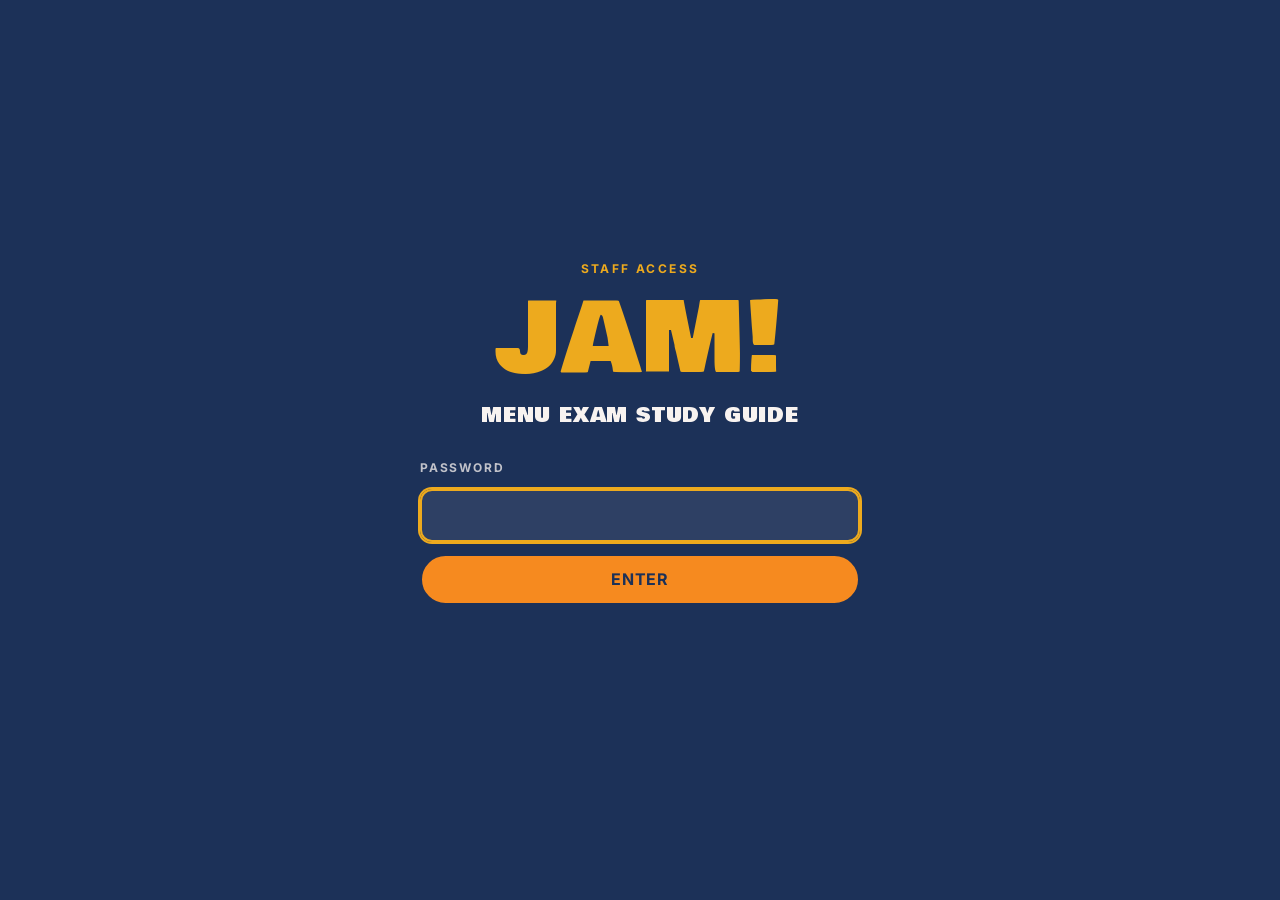
==== commit 87f4297f: "Add password gate (yum) with fade-in on unlock" ====
--- a/index.html
+++ b/index.html
@@ -6,6 +6,7 @@
   <title>JAM! Menu Study</title>
   <meta name="description" content="A study tool for memorizing the JAM menu.">
   <link rel="stylesheet" href="style.css">
+  <script>localStorage.getItem("menuStudy.unlocked")!=="true"&&document.documentElement.classList.add("locked");</script>
 </head>
 <body>
   <header>
--- a/style.css
+++ b/style.css
@@ -23,6 +23,18 @@
   line-height: 1.5;
   -webkit-tap-highlight-color: transparent;
   -webkit-font-smoothing: antialiased;
+  animation: pageFadeIn 0.35s ease-out;
+}
+body.page-leave {
+  animation: pageFadeOut 0.22s ease-in forwards;
+}
+@keyframes pageFadeIn {
+  from { opacity: 0; }
+  to { opacity: 1; }
+}
+@keyframes pageFadeOut {
+  from { opacity: 1; }
+  to { opacity: 0; }
 }
 
 header, main, footer {
@@ -338,25 +350,135 @@
 }
 
 .quiz-option {
-  background: var(--cream);
-  color: var(--navy);
-  border: 2px solid var(--navy);
+  background: transparent;
+  color: var(--navy);
+  border: 2px solid transparent;
   text-align: left;
   font-weight: 600;
   text-transform: none;
   letter-spacing: 0;
-}
-.quiz-option:hover:not(:disabled) { background: var(--orange); }
-.quiz-option.correct { background: var(--teal); border-color: var(--navy); color: var(--navy); }
-.quiz-option.incorrect { background: #d94545; color: #fff; border-color: #d94545; }
+  padding: 0.9rem 1.1rem;
+  border-radius: 12px;
+  transition: box-shadow 0.2s ease, border-color 0.2s ease, background 0.2s ease, transform 0.05s ease;
+}
+.quiz-option:hover:not(:disabled) {
+  border-color: rgba(28, 49, 88, 0.35);
+  background: rgba(28, 49, 88, 0.05);
+}
+.quiz-option:active:not(:disabled) {
+  border-color: var(--yellow);
+  background: rgba(237, 170, 30, 0.18);
+  box-shadow: 0 0 0 2px var(--yellow), 0 0 22px rgba(237, 170, 30, 0.55);
+}
+.quiz-option.correct {
+  border-color: #2faa5f;
+  background: rgba(47, 170, 95, 0.12);
+  box-shadow: 0 0 0 2px #2faa5f, 0 0 26px rgba(47, 170, 95, 0.7);
+  color: var(--navy);
+}
+.quiz-option.incorrect {
+  border-color: #d94545;
+  background: rgba(217, 69, 69, 0.12);
+  box-shadow: 0 0 0 2px #d94545, 0 0 26px rgba(217, 69, 69, 0.75);
+  color: var(--navy);
+}
 
 .quiz-modes {
   display: flex;
   gap: 0.5rem;
+  flex-wrap: wrap;
+  margin-bottom: 0.75rem;
+  justify-content: center;
+}
+
+.quiz-categories {
+  display: flex;
+  gap: 0.4rem;
   flex-wrap: wrap;
   margin-bottom: 1.25rem;
   justify-content: center;
 }
+.quiz-categories .chip {
+  font-size: 0.75rem;
+  padding: 0.3rem 0.7rem;
+}
+
+.empty-msg {
+  text-align: center;
+  padding: 2rem 1rem;
+  font-weight: 600;
+  opacity: 0.7;
+}
+
+/* Describe-It mode */
+.describe-name {
+  font-family: "Bowlby One", sans-serif;
+  font-size: clamp(1.5rem, 5vw, 2.1rem);
+  text-transform: uppercase;
+  line-height: 1.05;
+  margin: 0.5rem 0 0.4rem !important;
+}
+
+.describe-input {
+  width: 100%;
+  min-height: 140px;
+  padding: 0.9rem 1rem;
+  background: rgba(248, 243, 240, 0.6);
+  border: 2px solid var(--navy);
+  border-radius: 14px;
+  color: var(--navy);
+  font-family: "Inter", sans-serif;
+  font-size: 1rem;
+  line-height: 1.5;
+  resize: vertical;
+}
+.describe-input:focus {
+  outline: none;
+  border-color: var(--orange);
+  box-shadow: 0 0 0 2px var(--orange);
+}
+.describe-input:disabled { opacity: 0.85; }
+
+.describe-feedback {
+  display: flex;
+  flex-direction: column;
+  gap: 1rem;
+  margin-top: 1.25rem;
+}
+.feedback-section {
+  border-left: 3px solid var(--navy);
+  padding: 0.5rem 0 0.5rem 0.9rem;
+}
+.feedback-section h4 {
+  margin: 0 0 0.4rem;
+  font-family: "Bowlby One", sans-serif;
+  text-transform: uppercase;
+  font-size: 0.95rem;
+  letter-spacing: 0.04em;
+}
+.feedback-section.dietary {
+  border-left-color: var(--orange);
+  background: rgba(246, 138, 31, 0.1);
+  padding: 0.75rem 0.9rem;
+  border-radius: 0 8px 8px 0;
+}
+.feedback-section.reference {
+  border-left-color: rgba(28, 49, 88, 0.4);
+  font-style: italic;
+  opacity: 0.85;
+}
+.fb-list {
+  list-style: none;
+  padding: 0;
+  margin: 0;
+  display: flex;
+  flex-direction: column;
+  gap: 0.25rem;
+}
+.fb-list li { font-size: 0.95rem; }
+.fb-hit { color: #2faa5f; font-weight: 600; }
+.fb-miss { color: #d94545; font-weight: 600; }
+.describe-empty { text-align: center; opacity: 0.7; }
 
 .ingredient-grid {
   grid-template-columns: 1fr 1fr !important;
@@ -370,34 +492,47 @@
   display: flex;
   align-items: center;
   gap: 0.6rem;
-  background: var(--cream);
-  border: 2px solid var(--navy);
+  background: transparent;
+  border: 2px solid transparent;
   border-radius: 12px;
   padding: 0.7rem 0.9rem;
   cursor: pointer;
   font-weight: 500;
   font-size: 0.95rem;
   user-select: none;
-  transition: background 0.15s;
-}
-.ingredient-choice:hover { background: var(--orange); }
+  color: var(--navy);
+  transition: box-shadow 0.2s ease, border-color 0.2s ease, background 0.2s ease;
+}
+.ingredient-choice:hover {
+  border-color: rgba(28, 49, 88, 0.35);
+  background: rgba(28, 49, 88, 0.05);
+}
+.ingredient-choice:has(input:checked) {
+  border-color: var(--yellow);
+  background: rgba(237, 170, 30, 0.14);
+  box-shadow: 0 0 0 2px var(--yellow), 0 0 18px rgba(237, 170, 30, 0.55);
+}
 .ingredient-choice input {
   width: 18px;
   height: 18px;
-  accent-color: var(--navy);
+  accent-color: var(--yellow);
   cursor: pointer;
   flex-shrink: 0;
 }
 .ingredient-choice.correct {
-  background: var(--teal);
-  border-color: var(--navy);
-}
+  border-color: #2faa5f !important;
+  background: rgba(47, 170, 95, 0.14) !important;
+  box-shadow: 0 0 0 2px #2faa5f, 0 0 22px rgba(47, 170, 95, 0.7) !important;
+  color: var(--navy);
+}
+.ingredient-choice.correct input { accent-color: #2faa5f; }
 .ingredient-choice.incorrect {
-  background: #d94545;
-  color: #fff;
-  border-color: #d94545;
-}
-.ingredient-choice.incorrect input { accent-color: #fff; }
+  border-color: #d94545 !important;
+  background: rgba(217, 69, 69, 0.14) !important;
+  box-shadow: 0 0 0 2px #d94545, 0 0 22px rgba(217, 69, 69, 0.7) !important;
+  color: var(--navy);
+}
+.ingredient-choice.incorrect input { accent-color: #d94545; }
 
 .feedback {
   text-align: center;
@@ -433,6 +568,196 @@
 @keyframes scroll {
   from { transform: translateX(0); }
   to { transform: translateX(-100%); }
+}
+
+/* Password gate */
+html.locked > body > :not(.lock-screen) { display: none !important; }
+html.locked, html.locked > body { background: var(--navy); }
+
+.lock-screen {
+  position: fixed;
+  inset: 0;
+  z-index: 10001;
+  background: var(--navy);
+  color: var(--cream);
+  display: flex;
+  align-items: center;
+  justify-content: center;
+  padding: 2rem 1.25rem;
+  animation: pageFadeIn 0.35s ease-out;
+}
+.lock-screen.unlocking {
+  animation: lockFadeOut 0.35s ease-in forwards;
+}
+@keyframes lockFadeOut {
+  from { opacity: 1; }
+  to { opacity: 0; }
+}
+
+.lock-card {
+  width: min(440px, 100%);
+  display: flex;
+  flex-direction: column;
+  align-items: center;
+  text-align: center;
+  gap: 1rem;
+}
+.lock-card.shake { animation: lockShake 0.45s ease; }
+@keyframes lockShake {
+  0%, 100% { transform: translateX(0); }
+  20%, 60% { transform: translateX(-8px); }
+  40%, 80% { transform: translateX(8px); }
+}
+
+.lock-eyebrow {
+  font-size: 0.75rem;
+  text-transform: uppercase;
+  letter-spacing: 0.2em;
+  color: var(--yellow);
+  font-weight: 700;
+}
+.lock-title {
+  font-family: "Bowlby One", sans-serif;
+  font-size: clamp(3.5rem, 16vw, 6rem);
+  text-transform: uppercase;
+  color: var(--yellow);
+  line-height: 0.95;
+  letter-spacing: 0.02em;
+}
+.lock-sub {
+  font-family: "Bowlby One", sans-serif;
+  font-size: clamp(0.95rem, 3vw, 1.25rem);
+  text-transform: uppercase;
+  letter-spacing: 0.04em;
+  color: var(--cream);
+  margin-bottom: 0.75rem;
+}
+.lock-form {
+  width: 100%;
+  display: flex;
+  flex-direction: column;
+  gap: 0.75rem;
+}
+.lock-label {
+  font-size: 0.75rem;
+  text-transform: uppercase;
+  letter-spacing: 0.15em;
+  font-weight: 700;
+  color: var(--cream);
+  opacity: 0.75;
+  text-align: left;
+}
+.lock-form input {
+  width: 100%;
+  padding: 0.85rem 1rem;
+  background: rgba(248, 243, 240, 0.08);
+  border: 2px solid var(--cream);
+  border-radius: 12px;
+  color: var(--cream);
+  font-family: "Inter", sans-serif;
+  font-size: 1.1rem;
+  letter-spacing: 0.1em;
+  text-align: center;
+}
+.lock-form input:focus {
+  outline: none;
+  border-color: var(--yellow);
+  box-shadow: 0 0 0 2px var(--yellow);
+}
+.lock-form .btn { width: 100%; }
+.lock-error {
+  min-height: 1.4em;
+  margin: 0;
+  color: #ff6b6b;
+  font-weight: 700;
+  text-transform: uppercase;
+  letter-spacing: 0.05em;
+  font-size: 0.85rem;
+}
+
+/* Loading screen */
+.loading-screen {
+  position: fixed;
+  inset: 0;
+  z-index: 10000;
+  background: var(--navy);
+  color: var(--cream);
+  display: flex;
+  flex-direction: column;
+  align-items: center;
+  justify-content: center;
+  padding: 2rem 0;
+  gap: 1.75rem;
+  animation: pageFadeIn 0.25s ease-out;
+}
+.loading-title {
+  font-family: "Bowlby One", sans-serif;
+  font-size: clamp(2.6rem, 12vw, 6rem);
+  text-transform: uppercase;
+  color: var(--yellow);
+  letter-spacing: 0.04em;
+  line-height: 1;
+  animation: loadingPulse 0.9s ease-in-out infinite alternate;
+}
+@keyframes loadingPulse {
+  from { opacity: 0.78; transform: scale(0.99); }
+  to { opacity: 1; transform: scale(1.01); }
+}
+
+.loading-marquee {
+  width: 100%;
+  background: var(--orange);
+  color: var(--navy);
+  padding: 0.85rem 0;
+  overflow: hidden;
+  white-space: nowrap;
+  font-family: "Bowlby One", sans-serif;
+  text-transform: uppercase;
+  font-size: clamp(0.85rem, 2.4vw, 1.1rem);
+  letter-spacing: 0.05em;
+  border-top: 3px solid var(--cream);
+  border-bottom: 3px solid var(--cream);
+}
+.loading-marquee-track {
+  display: inline-block;
+  animation: scroll 26s linear infinite;
+  padding-left: 100%;
+}
+.loading-marquee span { padding: 0 2.5rem; }
+.loading-marquee span::before {
+  content: "★";
+  margin-right: 1.25rem;
+  color: var(--cream);
+}
+
+.loading-bar-wrap {
+  width: min(620px, 88vw);
+  display: flex;
+  flex-direction: column;
+  gap: 0.6rem;
+}
+.loading-bar-track {
+  width: 100%;
+  height: 22px;
+  background: rgba(248, 243, 240, 0.12);
+  border: 2px solid var(--cream);
+  border-radius: 999px;
+  overflow: hidden;
+}
+.loading-bar {
+  height: 100%;
+  width: 0%;
+  background: linear-gradient(90deg, var(--yellow), var(--orange));
+  box-shadow: 0 0 18px rgba(237, 170, 30, 0.6);
+  transition: width 0.08s linear;
+}
+.loading-percent {
+  text-align: right;
+  font-family: "Bowlby One", sans-serif;
+  text-transform: uppercase;
+  font-size: 0.95rem;
+  letter-spacing: 0.12em;
+  color: var(--cream);
 }
 
 /* Wrong-answer screen flash + toast */
